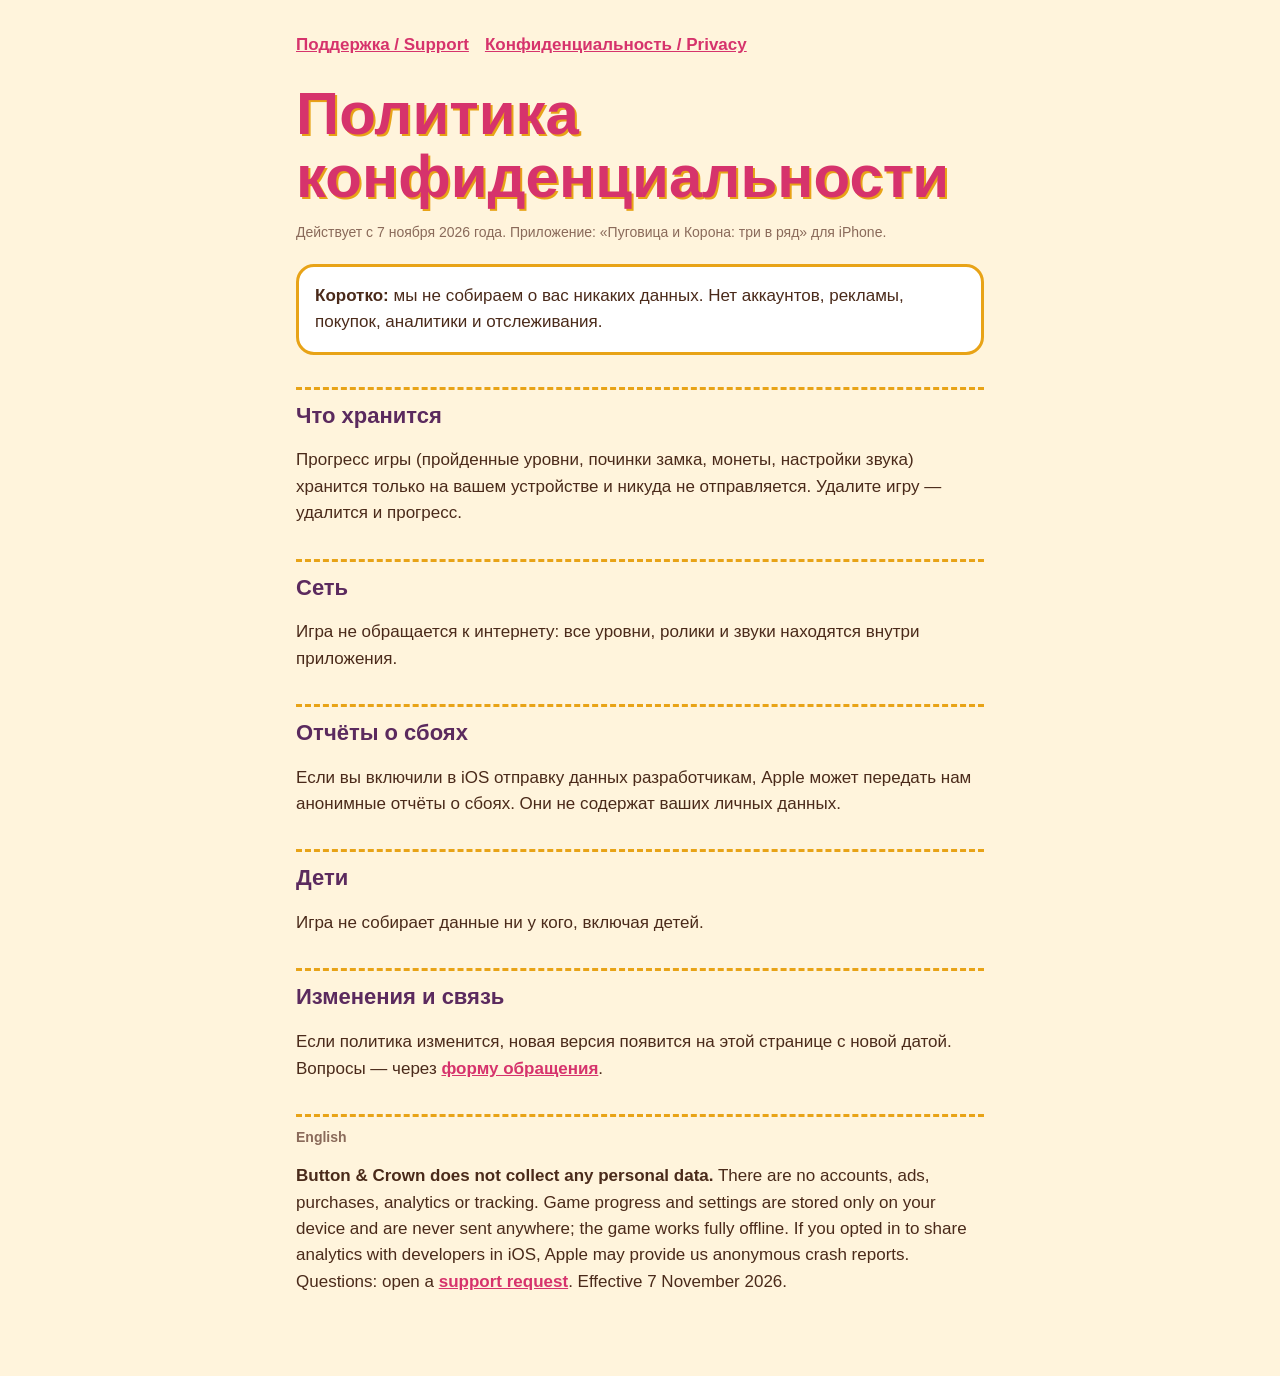
==== privacy.html @ 56d91561 "Страницы поддержки и конфиденциальности «Пуговица и Корона» Co-Authored-By: Claude Opus 5.5 <noreply" ====
<!doctype html>
<html lang="ru">
<head>
<meta charset="utf-8">
<meta name="viewport" content="width=device-width, initial-scale=1">
<title>Пуговица и Корона — конфиденциальность</title>
<link rel="stylesheet" href="style.css">
</head>
<body>
<main>
<nav><a href="./">Поддержка / Support</a><a href="privacy.html">Конфиденциальность / Privacy</a></nav>
<h1>Политика конфиденциальности</h1>
<p class="lang">Действует с 7 ноября 2026 года. Приложение: «Пуговица и Корона: три в ряд» для iPhone.</p>

<div class="card"><strong>Коротко:</strong> мы не собираем о вас никаких данных. Нет аккаунтов, рекламы, покупок, аналитики и отслеживания.</div>

<h2>Что хранится</h2>
<p>Прогресс игры (пройденные уровни, починки замка, монеты, настройки звука) хранится только на вашем устройстве и никуда не отправляется. Удалите игру — удалится и прогресс.</p>

<h2>Сеть</h2>
<p>Игра не обращается к интернету: все уровни, ролики и звуки находятся внутри приложения.</p>

<h2>Отчёты о сбоях</h2>
<p>Если вы включили в iOS отправку данных разработчикам, Apple может передать нам анонимные отчёты о сбоях. Они не содержат ваших личных данных.</p>

<h2>Дети</h2>
<p>Игра не собирает данные ни у кого, включая детей.</p>

<h2>Изменения и связь</h2>
<p>Если политика изменится, новая версия появится на этой странице с новой датой. Вопросы — через <a href="https://github.com/calmshv-star/button-and-crown-site/issues/new">форму обращения</a>.</p>

<h2 class="lang">English</h2>
<p><strong>Button &amp; Crown does not collect any personal data.</strong> There are no accounts, ads, purchases, analytics or tracking. Game progress and settings are stored only on your device and are never sent anywhere; the game works fully offline. If you opted in to share analytics with developers in iOS, Apple may provide us anonymous crash reports. Questions: open a <a href="https://github.com/calmshv-star/button-and-crown-site/issues/new">support request</a>. Effective 7 November 2026.</p>
</main>
</body>
</html>
---- style.css ----
:root { --paper: #FFF4DC; --ink: #4A2A1A; --berry: #D6336C; --gold: #E8A317; --plum: #5B2A5E; }
* { box-sizing: border-box; }
body { margin: 0; background: var(--paper); color: var(--ink); font: 17px/1.55 ui-rounded, -apple-system, "Helvetica Neue", Arial, sans-serif; }
main { max-width: 720px; margin: 0 auto; padding: 32px 16px 64px; }
h1 { font: 900 clamp(34px, 8vw, 60px)/1.05 ui-rounded, -apple-system, sans-serif; color: var(--berry); text-shadow: 2px 2px 0 var(--gold); margin: 0 0 12px; }
h2 { font: 800 22px/1.25 ui-rounded, -apple-system, sans-serif; color: var(--plum); border-top: 3px dashed var(--gold); padding-top: 12px; margin-top: 32px; }
a { color: var(--berry); font-weight: 700; }
.lead { font-size: 19px; }
.card { background: #fff; border: 3px solid var(--gold); border-radius: 18px; padding: 16px; margin: 20px 0; }
nav { display: flex; gap: 16px; flex-wrap: wrap; margin-bottom: 24px; font-weight: 800; }
.lang { color: #8a6a5a; font-size: 14px; }
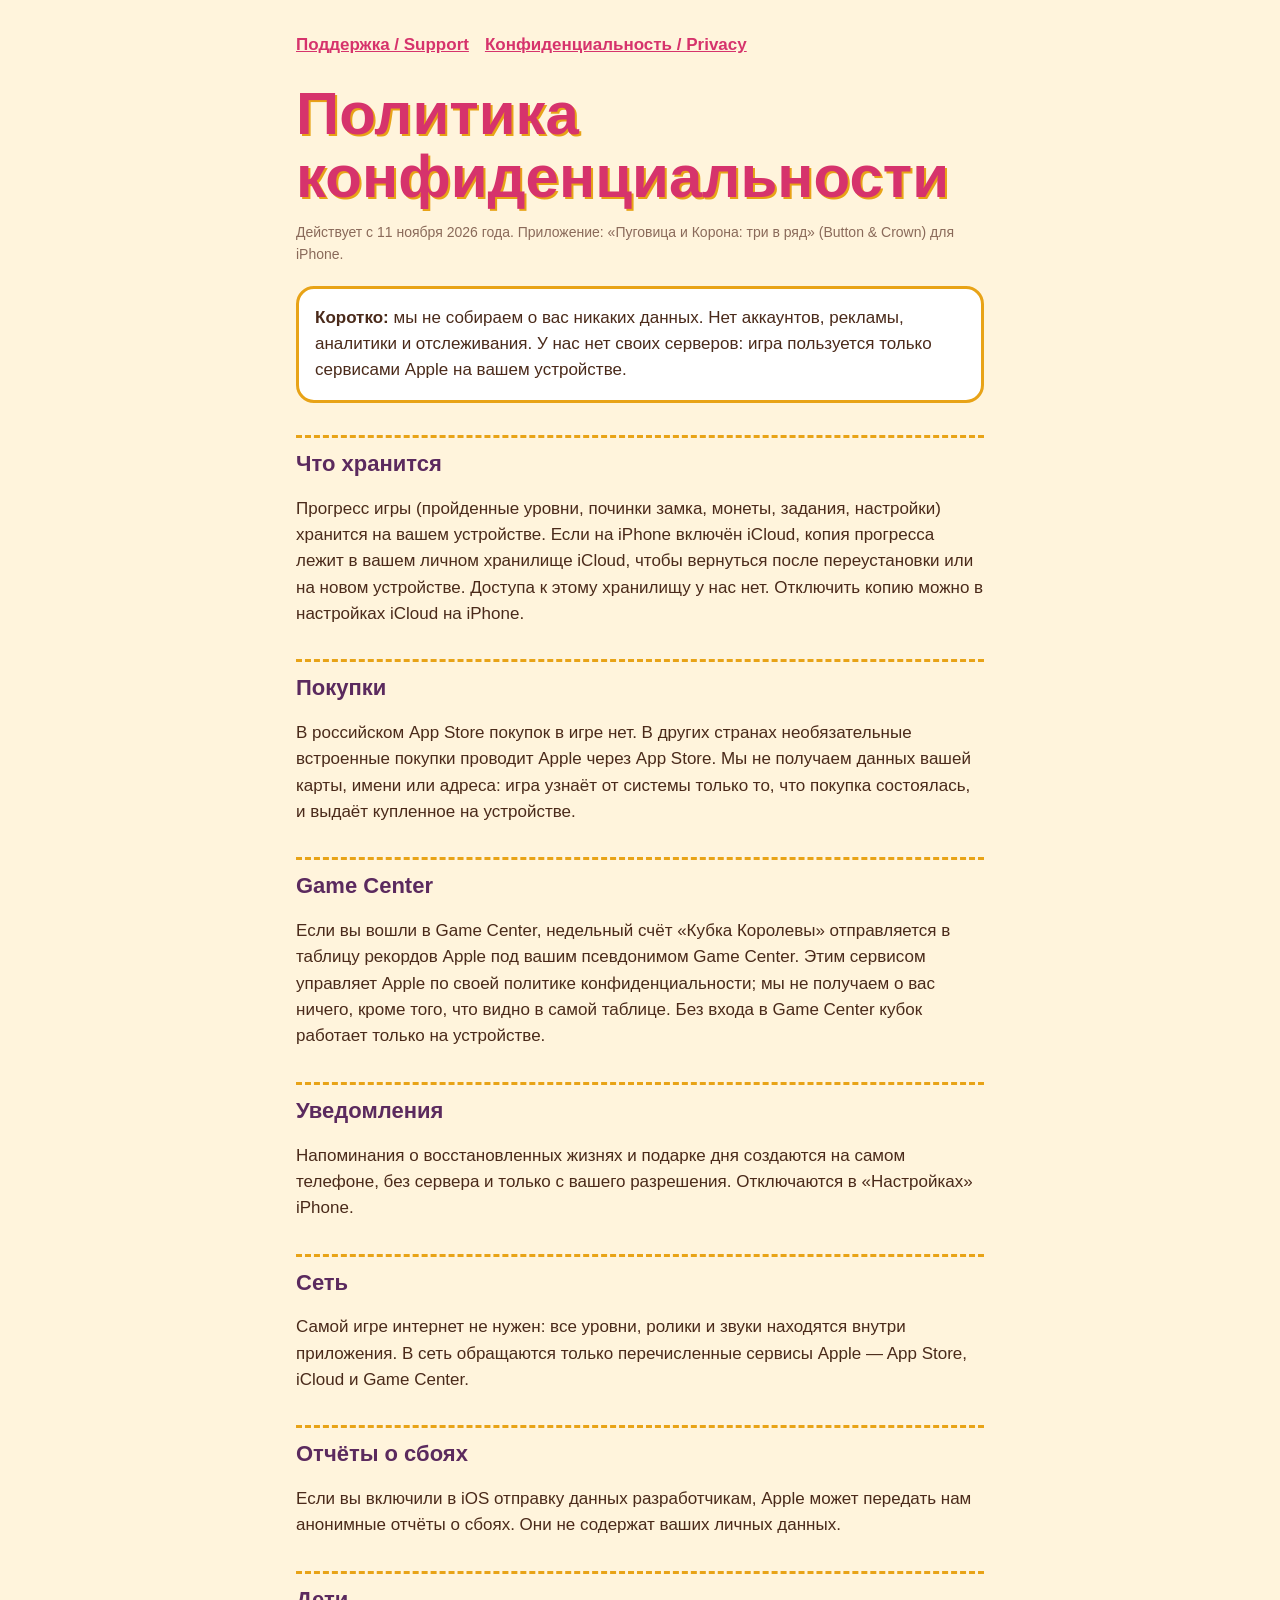
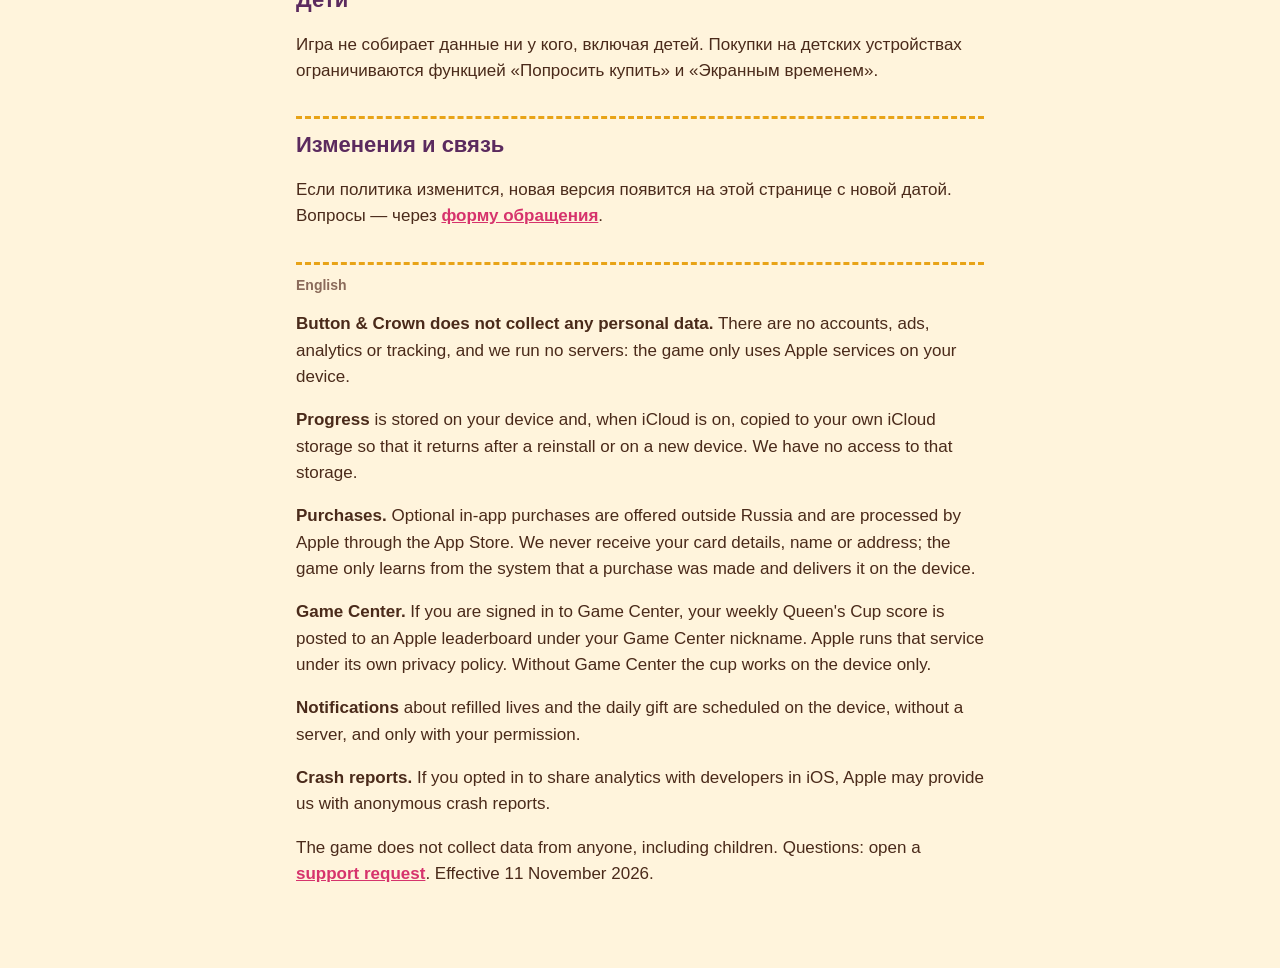
==== commit ca102e97: "Версия 1.1: покупки вне России, копия в iCloud, Game Center, уведомления Co-Authored-By: Claude Fabl" ====
--- a/privacy.html
+++ b/privacy.html
@@ -10,27 +10,42 @@
 <main>
 <nav><a href="./">Поддержка / Support</a><a href="privacy.html">Конфиденциальность / Privacy</a></nav>
 <h1>Политика конфиденциальности</h1>
-<p class="lang">Действует с 7 ноября 2026 года. Приложение: «Пуговица и Корона: три в ряд» для iPhone.</p>
+<p class="lang">Действует с 11 ноября 2026 года. Приложение: «Пуговица и Корона: три в ряд» (Button &amp; Crown) для iPhone.</p>
 
-<div class="card"><strong>Коротко:</strong> мы не собираем о вас никаких данных. Нет аккаунтов, рекламы, покупок, аналитики и отслеживания.</div>
+<div class="card"><strong>Коротко:</strong> мы не собираем о вас никаких данных. Нет аккаунтов, рекламы, аналитики и отслеживания. У нас нет своих серверов: игра пользуется только сервисами Apple на вашем устройстве.</div>
 
 <h2>Что хранится</h2>
-<p>Прогресс игры (пройденные уровни, починки замка, монеты, настройки звука) хранится только на вашем устройстве и никуда не отправляется. Удалите игру — удалится и прогресс.</p>
+<p>Прогресс игры (пройденные уровни, починки замка, монеты, задания, настройки) хранится на вашем устройстве. Если на iPhone включён iCloud, копия прогресса лежит в вашем личном хранилище iCloud, чтобы вернуться после переустановки или на новом устройстве. Доступа к этому хранилищу у нас нет. Отключить копию можно в настройках iCloud на iPhone.</p>
+
+<h2>Покупки</h2>
+<p>В российском App Store покупок в игре нет. В других странах необязательные встроенные покупки проводит Apple через App Store. Мы не получаем данных вашей карты, имени или адреса: игра узнаёт от системы только то, что покупка состоялась, и выдаёт купленное на устройстве.</p>
+
+<h2>Game Center</h2>
+<p>Если вы вошли в Game Center, недельный счёт «Кубка Королевы» отправляется в таблицу рекордов Apple под вашим псевдонимом Game Center. Этим сервисом управляет Apple по своей политике конфиденциальности; мы не получаем о вас ничего, кроме того, что видно в самой таблице. Без входа в Game Center кубок работает только на устройстве.</p>
+
+<h2>Уведомления</h2>
+<p>Напоминания о восстановленных жизнях и подарке дня создаются на самом телефоне, без сервера и только с вашего разрешения. Отключаются в «Настройках» iPhone.</p>
 
 <h2>Сеть</h2>
-<p>Игра не обращается к интернету: все уровни, ролики и звуки находятся внутри приложения.</p>
+<p>Самой игре интернет не нужен: все уровни, ролики и звуки находятся внутри приложения. В сеть обращаются только перечисленные сервисы Apple — App Store, iCloud и Game Center.</p>
 
 <h2>Отчёты о сбоях</h2>
 <p>Если вы включили в iOS отправку данных разработчикам, Apple может передать нам анонимные отчёты о сбоях. Они не содержат ваших личных данных.</p>
 
 <h2>Дети</h2>
-<p>Игра не собирает данные ни у кого, включая детей.</p>
+<p>Игра не собирает данные ни у кого, включая детей. Покупки на детских устройствах ограничиваются функцией «Попросить купить» и «Экранным временем».</p>
 
 <h2>Изменения и связь</h2>
 <p>Если политика изменится, новая версия появится на этой странице с новой датой. Вопросы — через <a href="https://github.com/calmshv-star/button-and-crown-site/issues/new">форму обращения</a>.</p>
 
 <h2 class="lang">English</h2>
-<p><strong>Button &amp; Crown does not collect any personal data.</strong> There are no accounts, ads, purchases, analytics or tracking. Game progress and settings are stored only on your device and are never sent anywhere; the game works fully offline. If you opted in to share analytics with developers in iOS, Apple may provide us anonymous crash reports. Questions: open a <a href="https://github.com/calmshv-star/button-and-crown-site/issues/new">support request</a>. Effective 7 November 2026.</p>
+<p><strong>Button &amp; Crown does not collect any personal data.</strong> There are no accounts, ads, analytics or tracking, and we run no servers: the game only uses Apple services on your device.</p>
+<p><strong>Progress</strong> is stored on your device and, when iCloud is on, copied to your own iCloud storage so that it returns after a reinstall or on a new device. We have no access to that storage.</p>
+<p><strong>Purchases.</strong> Optional in-app purchases are offered outside Russia and are processed by Apple through the App Store. We never receive your card details, name or address; the game only learns from the system that a purchase was made and delivers it on the device.</p>
+<p><strong>Game Center.</strong> If you are signed in to Game Center, your weekly Queen's Cup score is posted to an Apple leaderboard under your Game Center nickname. Apple runs that service under its own privacy policy. Without Game Center the cup works on the device only.</p>
+<p><strong>Notifications</strong> about refilled lives and the daily gift are scheduled on the device, without a server, and only with your permission.</p>
+<p><strong>Crash reports.</strong> If you opted in to share analytics with developers in iOS, Apple may provide us with anonymous crash reports.</p>
+<p>The game does not collect data from anyone, including children. Questions: open a <a href="https://github.com/calmshv-star/button-and-crown-site/issues/new">support request</a>. Effective 11 November 2026.</p>
 </main>
 </body>
 </html>
